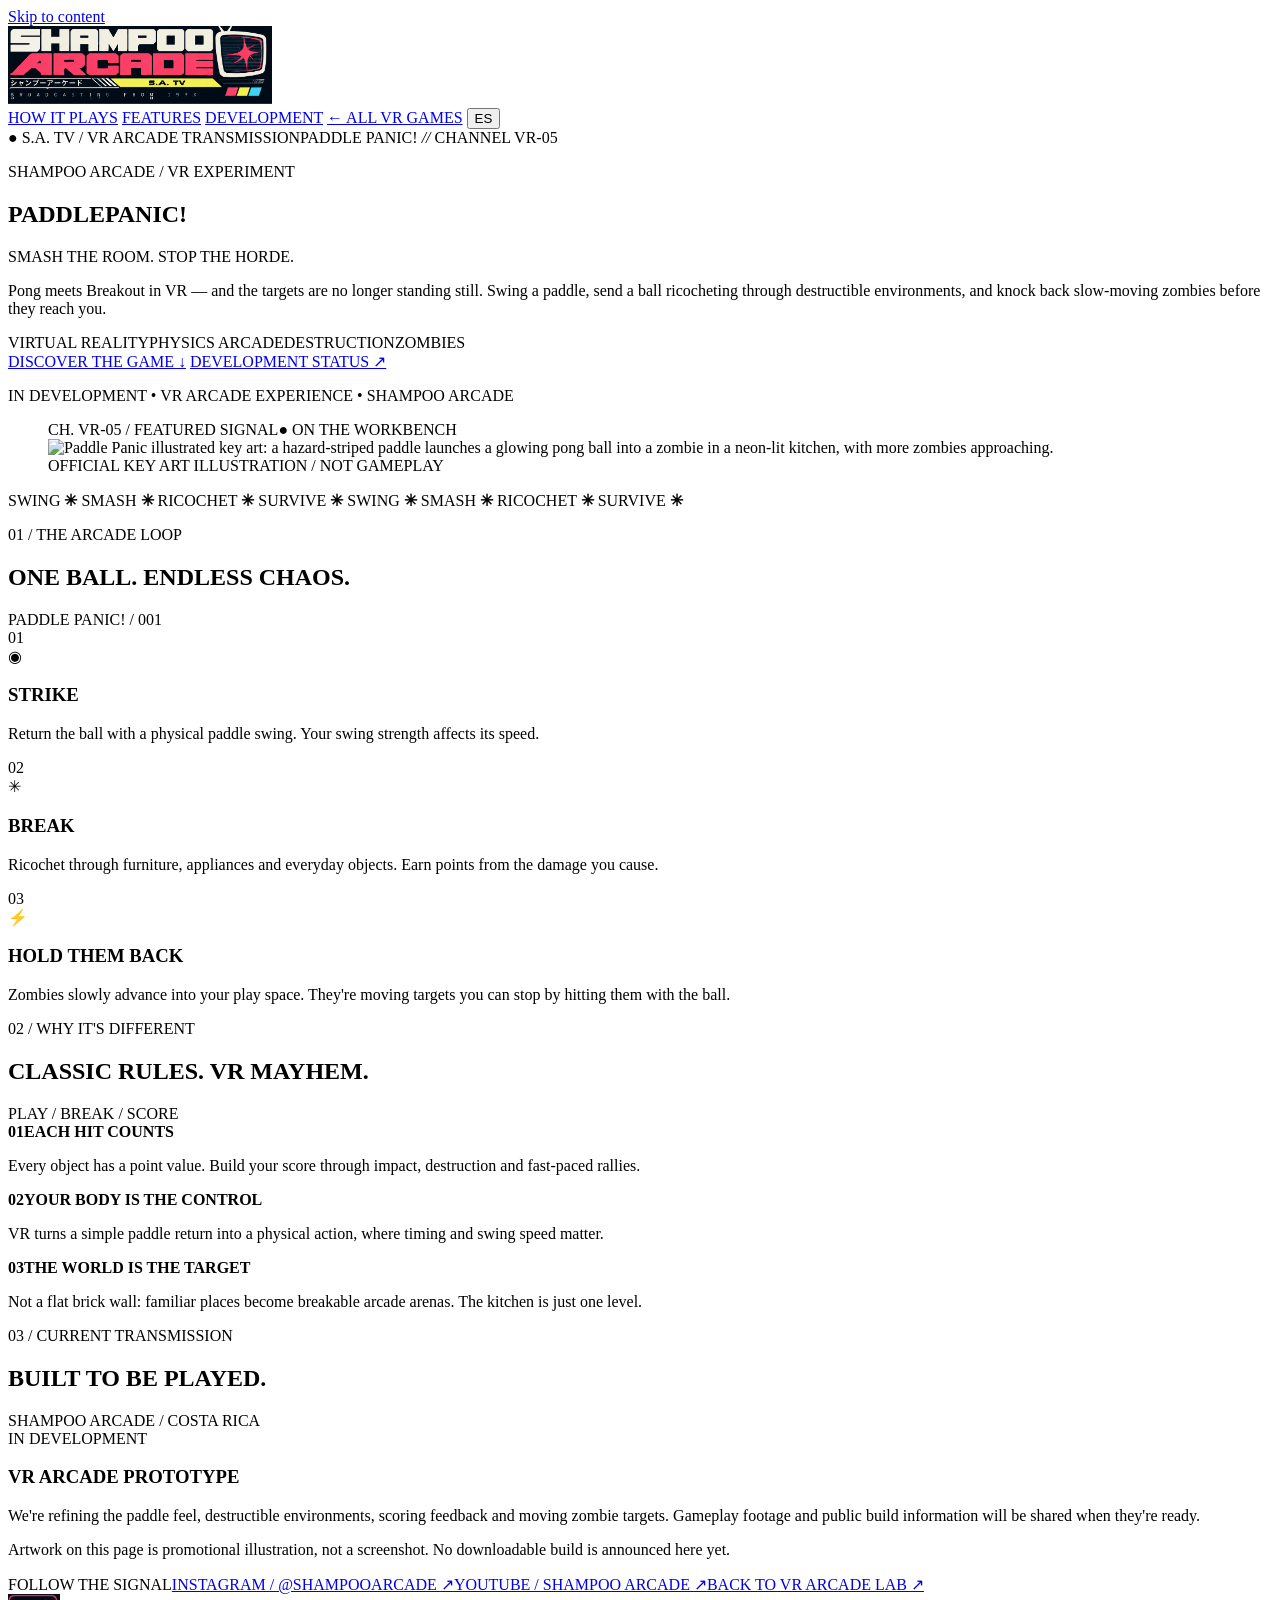
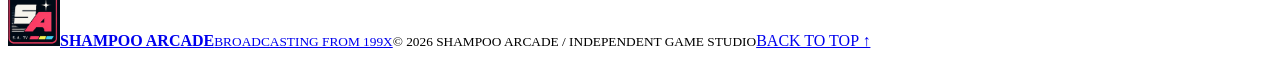
==== paddle-panic/index.html @ 2d83b651 "Create dedicated Paddle Panic VR arcade game page" ====
<!doctype html>
<html lang="en">
<head>
<meta charset="utf-8">
<meta name="viewport" content="width=device-width, initial-scale=1">
<meta name="theme-color" content="#080f21">
<meta name="description" content="Paddle Panic! — a physics-driven VR arcade game by Shampoo Arcade. Return the ball, smash destructible environments, stop approaching zombies and chase high scores.">
<meta property="og:type" content="website">
<meta property="og:title" content="Paddle Panic! | Shampoo Arcade">
<meta property="og:description" content="One ball. Two paddles. A lot of things to break. Face a slow-moving zombie horde in a destructible VR arcade.">
<meta property="og:image" content="https://kendarte.github.io/ShampooArcade/paddle-panic/assets/key-art.webp">
<meta name="twitter:card" content="summary_large_image">
<link rel="icon" href="../assets/favicon.png" type="image/png">
<link rel="stylesheet" href="style.css">
<title>PADDLE PANIC! — VR Destruction Arcade | Shampoo Arcade</title>
</head>
<body>
<a class="skip" href="#content">Skip to content</a>
<header class="site-head">
  <div class="wrap head-inner">
    <a class="brand" href="../index.html" aria-label="Shampoo Arcade home"><img src="../assets/01_LOGO_EXACTO.png" width="264" height="78" alt="Shampoo Arcade — Broadcasting from 199X"></a>
    <nav aria-label="Game navigation">
      <a href="#how-to-play" data-en="HOW IT PLAYS" data-es="CÓMO SE JUEGA">HOW IT PLAYS</a>
      <a href="#features" data-en="FEATURES" data-es="MECÁNICAS">FEATURES</a>
      <a href="#updates" data-en="DEVELOPMENT" data-es="DESARROLLO">DEVELOPMENT</a>
      <a class="back-link" href="../index.html#laboratorio" data-en="← ALL VR GAMES" data-es="← TODOS LOS JUEGOS VR">← ALL VR GAMES</a>
      <button class="lang" type="button" id="lang" aria-label="Switch language" aria-pressed="false">ES</button>
    </nav>
  </div>
</header>
<main id="content">
  <div class="signal-bar"><div class="wrap"><span>● S.A. TV / VR ARCADE TRANSMISSION</span><span class="signal-right">PADDLE PANIC! <i>//</i> CHANNEL VR-05</span></div></div>
  <section class="hero wrap">
    <div class="hero-copy">
      <p class="eyebrow"><span class="indicator"></span> SHAMPOO ARCADE / VR EXPERIMENT</p>
      <h1><span>PADDLE</span><strong>PANIC!</strong></h1>
      <p class="tagline" data-en="SMASH THE ROOM. STOP THE HORDE." data-es="¡ROMPÉ TODO. DETENÉ LA HORDA!">SMASH THE ROOM. STOP THE HORDE.</p>
      <p class="lead" data-en="Pong meets Breakout in VR — and the targets are no longer standing still. Swing a paddle, send a ball ricocheting through destructible environments, and knock back slow-moving zombies before they reach you." data-es="Pong se encuentra con Breakout en VR, pero los objetivos ya no se quedan quietos. Golpeá la bola con tu paddle, destruí escenarios y detené a zombis que avanzan lentamente hacia vos.">Pong meets Breakout in VR — and the targets are no longer standing still. Swing a paddle, send a ball ricocheting through destructible environments, and knock back slow-moving zombies before they reach you.</p>
      <div class="pills" aria-label="Game highlights"><span>VIRTUAL REALITY</span><span>PHYSICS ARCADE</span><span>DESTRUCTION</span><span>ZOMBIES</span></div>
      <div class="actions">
        <a class="button primary" href="#how-to-play" data-en="DISCOVER THE GAME ↓" data-es="DESCUBRÍ EL JUEGO ↓">DISCOVER THE GAME ↓</a>
        <a class="button secondary" href="#updates" data-en="DEVELOPMENT STATUS ↗" data-es="ESTADO DEL PROYECTO ↗">DEVELOPMENT STATUS ↗</a>
      </div>
      <p class="micro">IN DEVELOPMENT <span>•</span> VR ARCADE EXPERIENCE <span>•</span> SHAMPOO ARCADE</p>
    </div>
    <figure class="keyart">
      <div class="keyart-top"><span>CH. VR-05 / FEATURED SIGNAL</span><span class="live">● ON THE WORKBENCH</span></div>
      <img src="assets/key-art.webp" alt="Paddle Panic illustrated key art: a hazard-striped paddle launches a glowing pong ball into a zombie in a neon-lit kitchen, with more zombies approaching." width="1536" height="1024" fetchpriority="high">
      <figcaption>OFFICIAL KEY ART <span>ILLUSTRATION / NOT GAMEPLAY</span></figcaption>
    </figure>
  </section>
  <div class="marquee" aria-hidden="true"><div>SWING <b>✳</b> SMASH <b>✳</b> RICOCHET <b>✳</b> SURVIVE <b>✳</b> SWING <b>✳</b> SMASH <b>✳</b> RICOCHET <b>✳</b> SURVIVE <b>✳</b></div></div>
  <section class="section wrap" id="how-to-play">
    <div class="section-heading"><div><p class="label">01 / THE ARCADE LOOP</p><h2 data-en="ONE BALL. ENDLESS CHAOS." data-es="UNA BOLA. CAOS SIN FIN.">ONE BALL. ENDLESS CHAOS.</h2></div><span class="section-index">PADDLE PANIC! / 001</span></div>
    <div class="loop">
      <article><span class="no">01</span><div class="symbol">◉</div><h3 data-en="STRIKE" data-es="GOLPEÁ">STRIKE</h3><p data-en="Return the ball with a physical paddle swing. Your swing strength affects its speed." data-es="Devolvé la bola con el paddle. La fuerza del golpe influye en su velocidad.">Return the ball with a physical paddle swing. Your swing strength affects its speed.</p></article>
      <article><span class="no">02</span><div class="symbol">✳</div><h3 data-en="BREAK" data-es="DESTRUÍ">BREAK</h3><p data-en="Ricochet through furniture, appliances and everyday objects. Earn points from the damage you cause." data-es="Hacé rebotar la bola contra muebles, electrodomésticos y objetos cotidianos. Sumá puntos con cada impacto.">Ricochet through furniture, appliances and everyday objects. Earn points from the damage you cause.</p></article>
      <article><span class="no">03</span><div class="symbol">⚡</div><h3 data-en="HOLD THEM BACK" data-es="FRENÁ LA HORDA">HOLD THEM BACK</h3><p data-en="Zombies slowly advance into your play space. They're moving targets you can stop by hitting them with the ball." data-es="Los zombis se acercan lentamente. Son blancos móviles que podés detener golpeándolos con la bola.">Zombies slowly advance into your play space. They're moving targets you can stop by hitting them with the ball.</p></article>
    </div>
  </section>
  <section class="section feature-section" id="features"><div class="wrap">
    <div class="section-heading"><div><p class="label">02 / WHY IT'S DIFFERENT</p><h2 data-en="CLASSIC RULES. VR MAYHEM." data-es="REGLAS CLÁSICAS. CAOS VR.">CLASSIC RULES. VR MAYHEM.</h2></div><span class="section-index">PLAY / BREAK / SCORE</span></div>
    <div class="feature-grid">
      <div class="feature-number"><b>01</b><strong data-en="EACH HIT COUNTS" data-es="CADA GOLPE CUENTA">EACH HIT COUNTS</strong><p data-en="Every object has a point value. Build your score through impact, destruction and fast-paced rallies." data-es="Cada objeto tiene su puntuación. Acumulá puntos con golpes, destrucción y rallies cada vez más intensos.">Every object has a point value. Build your score through impact, destruction and fast-paced rallies.</p></div>
      <div class="feature-number"><b>02</b><strong data-en="YOUR BODY IS THE CONTROL" data-es="TU CUERPO ES EL CONTROL">YOUR BODY IS THE CONTROL</strong><p data-en="VR turns a simple paddle return into a physical action, where timing and swing speed matter." data-es="En VR, devolver la bola se convierte en una acción física: el momento y la velocidad del golpe importan.">VR turns a simple paddle return into a physical action, where timing and swing speed matter.</p></div>
      <div class="feature-number"><b>03</b><strong data-en="THE WORLD IS THE TARGET" data-es="EL MUNDO ES EL BLANCO">THE WORLD IS THE TARGET</strong><p data-en="Not a flat brick wall: familiar places become breakable arcade arenas. The kitchen is just one level." data-es="Nada de filas de ladrillos: espacios familiares se convierten en arenas arcade destructibles. La cocina es solo un nivel.">Not a flat brick wall: familiar places become breakable arcade arenas. The kitchen is just one level.</p></div>
    </div>
  </div></section>
  <section class="section wrap" id="updates">
    <div class="section-heading"><div><p class="label">03 / CURRENT TRANSMISSION</p><h2 data-en="BUILT TO BE PLAYED." data-es="HECHO PARA JUGARSE.">BUILT TO BE PLAYED.</h2></div><span class="section-index">SHAMPOO ARCADE / COSTA RICA</span></div>
    <div class="updates">
      <div><span class="state"><i></i> IN DEVELOPMENT</span><h3 data-en="VR ARCADE PROTOTYPE" data-es="PROTOTIPO ARCADE VR">VR ARCADE PROTOTYPE</h3><p data-en="We're refining the paddle feel, destructible environments, scoring feedback and moving zombie targets. Gameplay footage and public build information will be shared when they're ready." data-es="Estamos afinando el golpe del paddle, los escenarios destructibles, la puntuación y los zombis móviles. Compartiremos gameplay e información de pruebas públicas cuando estén listos.">We're refining the paddle feel, destructible environments, scoring feedback and moving zombie targets. Gameplay footage and public build information will be shared when they're ready.</p><p class="note" data-en="Artwork on this page is promotional illustration, not a screenshot. No downloadable build is announced here yet." data-es="El arte de esta página es ilustración promocional, no una captura del juego. Todavía no se anuncia una descarga pública.">Artwork on this page is promotional illustration, not a screenshot. No downloadable build is announced here yet.</p></div>
      <aside><span class="label">FOLLOW THE SIGNAL</span><a href="https://www.instagram.com/shampooarcade/" target="_blank" rel="noopener noreferrer">INSTAGRAM / @SHAMPOOARCADE <span>↗</span></a><a href="https://www.youtube.com/@ShampooArcade" target="_blank" rel="noopener noreferrer">YOUTUBE / SHAMPOO ARCADE <span>↗</span></a><a href="../index.html#laboratorio">BACK TO VR ARCADE LAB <span>↗</span></a></aside>
    </div>
  </section>
</main>
<footer><div class="wrap foot"><a href="../index.html"><img src="../assets/02_AVATAR_EXACTO.png" width="52" height="52" alt=""><span><strong>SHAMPOO ARCADE</strong><small>BROADCASTING FROM 199X</small></span></a><small>© 2026 SHAMPOO ARCADE / INDEPENDENT GAME STUDIO</small><a href="#content">BACK TO TOP ↑</a></div></footer>
<script>
(function(){
 const button=document.getElementById('lang');
 const targets=[...document.querySelectorAll('[data-en][data-es]')];
 const saved=localStorage.getItem('sa-lang');
 let lang=saved==='es'?'es':'en';
 function apply(){document.documentElement.lang=lang;targets.forEach(el=>el.textContent=el.dataset[lang]);button.textContent=lang==='en'?'ES':'EN';button.setAttribute('aria-pressed',String(lang==='es'));}
 button.addEventListener('click',()=>{lang=lang==='en'?'es':'en';localStorage.setItem('sa-lang',lang);apply()});
 apply();
})();
</script>
</body>
</html>
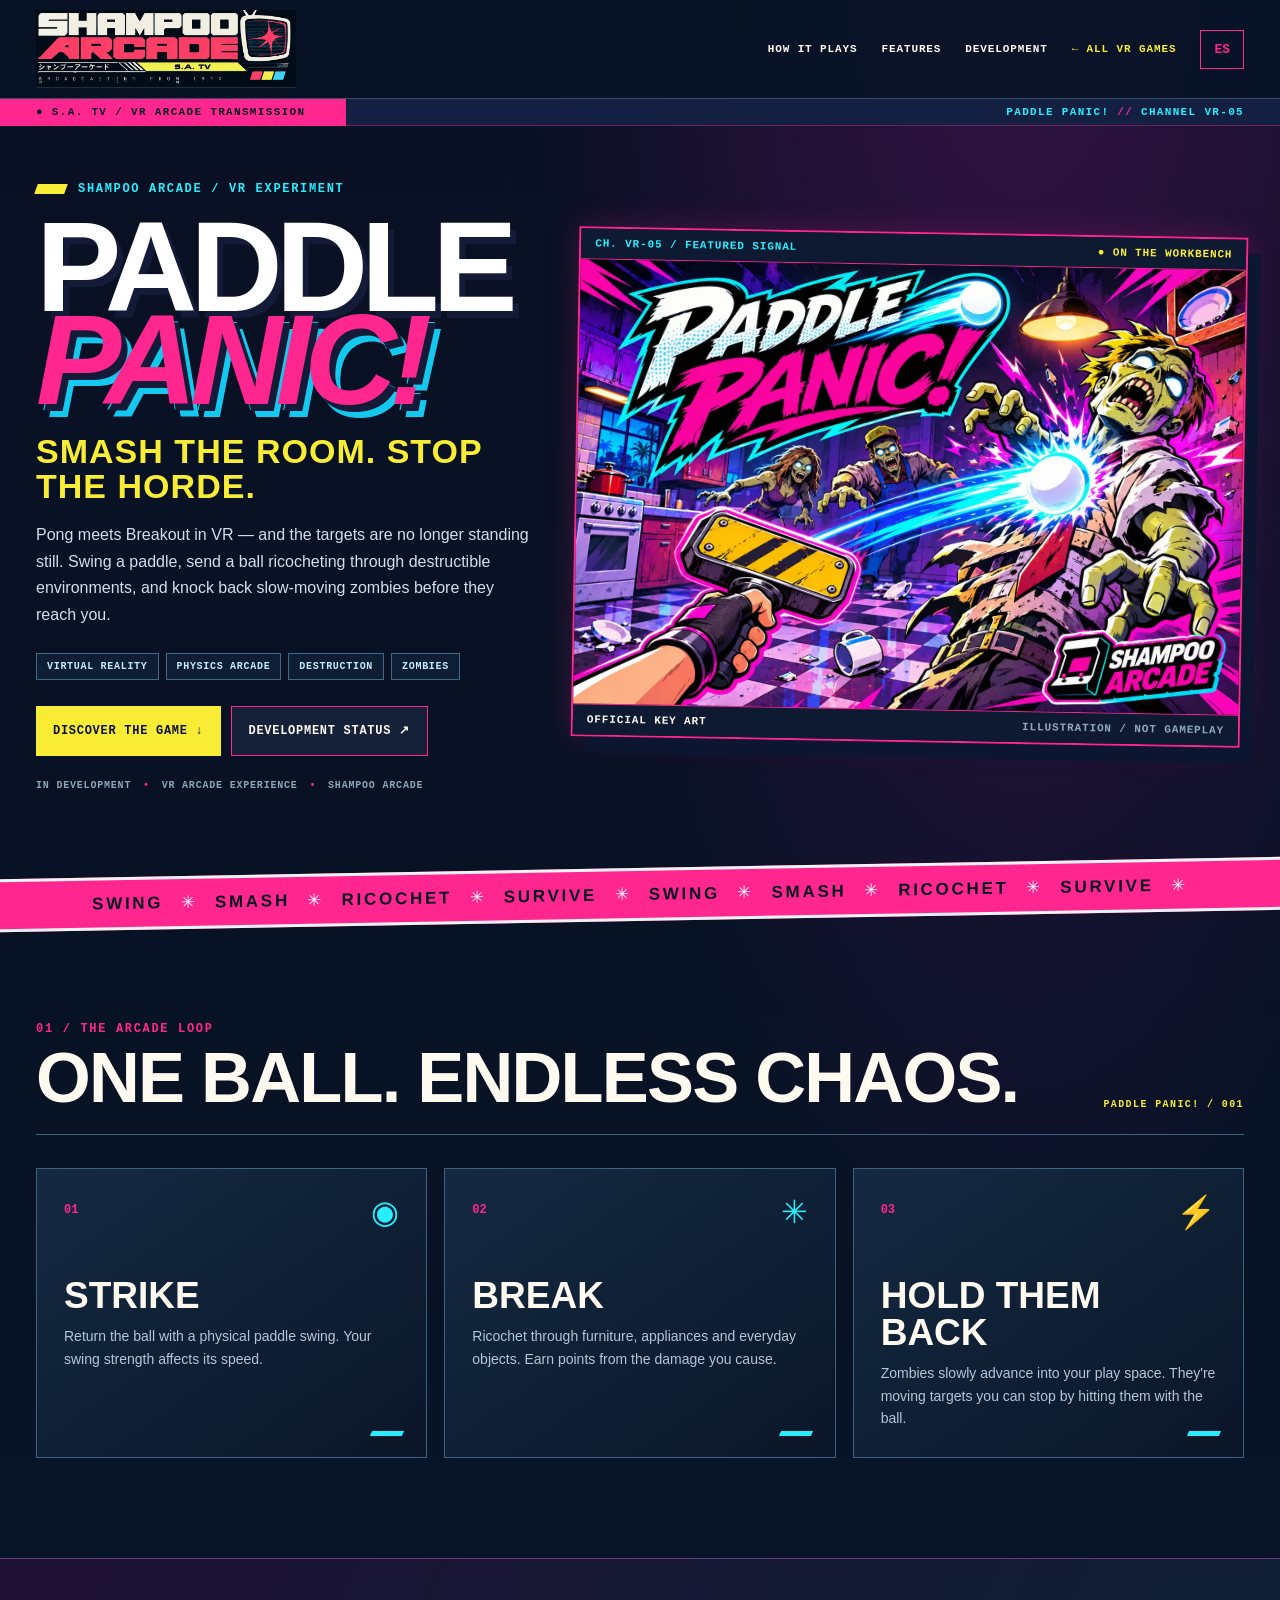
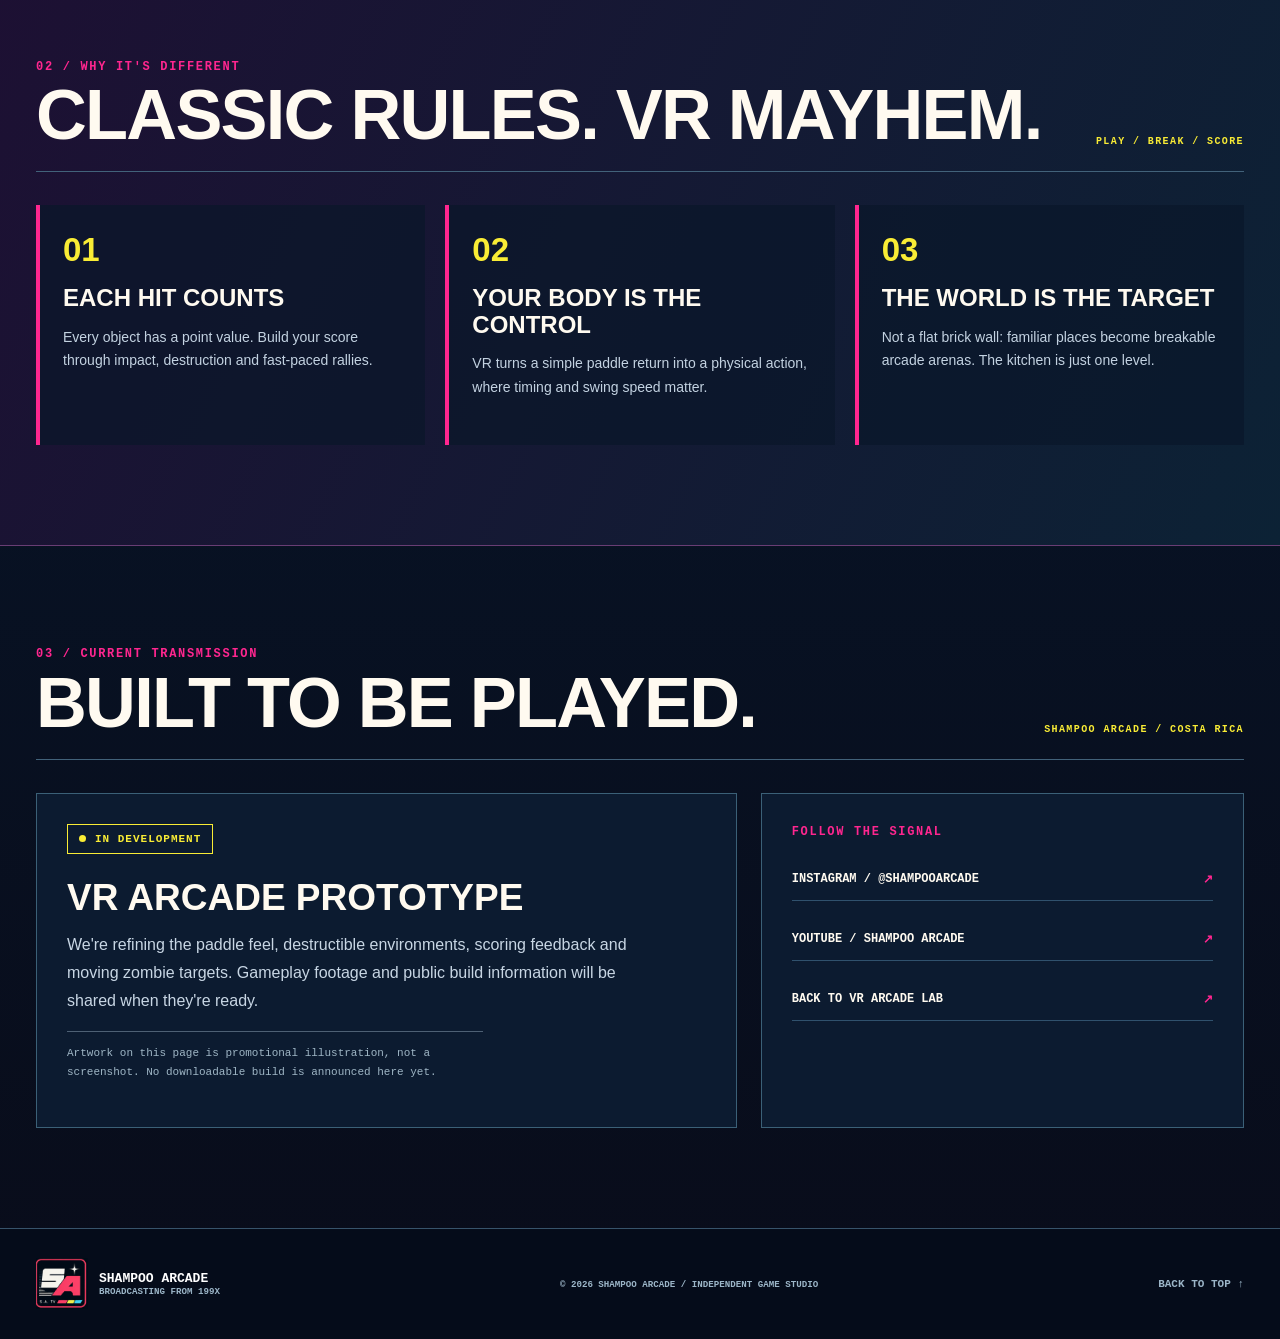
==== commit 989ca21a: "Use optimized official Paddle Panic key art" ====
--- a/paddle-panic/index.html
+++ b/paddle-panic/index.html
@@ -8,7 +8,7 @@
 <meta property="og:type" content="website">
 <meta property="og:title" content="Paddle Panic! | Shampoo Arcade">
 <meta property="og:description" content="One ball. Two paddles. A lot of things to break. Face a slow-moving zombie horde in a destructible VR arcade.">
-<meta property="og:image" content="https://kendarte.github.io/ShampooArcade/paddle-panic/assets/key-art.webp">
+<meta property="og:image" content="https://kendarte.github.io/ShampooArcade/paddle-panic/assets/key-art.avif">
 <meta name="twitter:card" content="summary_large_image">
 <link rel="icon" href="../assets/favicon.png" type="image/png">
 <link rel="stylesheet" href="style.css">
@@ -45,7 +45,7 @@
     </div>
     <figure class="keyart">
       <div class="keyart-top"><span>CH. VR-05 / FEATURED SIGNAL</span><span class="live">● ON THE WORKBENCH</span></div>
-      <img src="assets/key-art.webp" alt="Paddle Panic illustrated key art: a hazard-striped paddle launches a glowing pong ball into a zombie in a neon-lit kitchen, with more zombies approaching." width="1536" height="1024" fetchpriority="high">
+      <img src="assets/key-art.avif" alt="Paddle Panic illustrated key art: a hazard-striped paddle launches a glowing pong ball into a zombie in a neon-lit kitchen, with more zombies approaching." width="1536" height="1024" fetchpriority="high">
       <figcaption>OFFICIAL KEY ART <span>ILLUSTRATION / NOT GAMEPLAY</span></figcaption>
     </figure>
   </section>
--- a/paddle-panic/style.css
+++ b/paddle-panic/style.css
@@ -0,0 +1,16 @@
+:root{--ink:#080e1e;--ink2:#101c32;--panel:#101d35;--line:#355070;--hot:#ff268f;--cyan:#29edff;--yellow:#f9ec35;--paper:#fffaf0;--mute:#b6c6d7;--mono:Consolas,'Courier New',monospace;--display:Impact,'Arial Narrow','Arial Black',sans-serif}
+*{box-sizing:border-box}html{scroll-behavior:smooth}body{margin:0;color:var(--paper);font:16px/1.55 Arial,Helvetica,sans-serif;background:radial-gradient(ellipse at 80% -10%,#391248 0,transparent 35%),linear-gradient(#0a1023,#071427 60%,#090c1a);overflow-x:hidden}a{color:inherit;text-decoration:none}button{font:inherit}img{max-width:100%;display:block}::selection{background:var(--hot);color:white}
+a:focus-visible,button:focus-visible{outline:3px solid var(--yellow);outline-offset:3px}.skip{position:absolute;top:-100px;left:10px;z-index:100;padding:10px;background:var(--yellow);color:var(--ink)}.skip:focus{top:10px}.wrap{max-width:1280px;width:calc(100% - 72px);margin:auto}
+.site-head{background:#071326e8;border-bottom:1px solid #334f68;position:relative;z-index:4}.head-inner{min-height:98px;display:flex;align-items:center;justify-content:space-between;gap:28px}.brand img{width:260px;height:auto;max-height:82px;object-fit:contain}.head-inner nav{display:flex;align-items:center;gap:24px;font:800 11px/1.3 var(--mono);letter-spacing:.08em}.head-inner nav>a:hover{color:var(--cyan)}.back-link{color:var(--yellow)}.lang{color:var(--hot);border:1px solid var(--hot);background:transparent;padding:11px 13px;cursor:pointer;font:800 13px var(--mono)}
+.signal-bar{border-bottom:1px solid #ff268f60;background:linear-gradient(90deg,#ff268f 0 27%,#142041 27%);font:800 11px var(--mono);letter-spacing:.12em}.signal-bar .wrap{padding:7px 0;display:flex;align-items:center;justify-content:space-between}.signal-bar .wrap span:first-child{color:#091323}.signal-right{color:var(--cyan)}.signal-right i{color:var(--hot);font-style:normal}
+.hero{min-height:680px;display:grid;grid-template-columns:minmax(0,.85fr) minmax(0,1.15fr);align-items:center;gap:44px;padding-top:55px;padding-bottom:75px}.hero-copy{min-width:0}.eyebrow,.label,.micro,.section-index{font:800 12px/1.4 var(--mono);letter-spacing:.14em;color:var(--cyan)}.eyebrow{display:flex;align-items:center;gap:12px;margin:0 0 22px}.indicator{display:block;height:10px;width:30px;transform:skew(-20deg);background:var(--yellow)}.hero h1{font:900 clamp(76px,10vw,153px)/.73 var(--display);letter-spacing:-.055em;text-transform:uppercase;margin:0 0 27px;text-shadow:6px 7px 0 #141b39}.hero h1 span,.hero h1 strong{display:block}.hero h1 span{color:white}.hero h1 strong{color:var(--hot);font-style:italic;filter:drop-shadow(5px 6px 0 #14c8ef)}.tagline{color:var(--yellow);font:900 clamp(22px,3vw,34px)/1.05 var(--display);letter-spacing:.03em;text-transform:uppercase;margin:0 0 17px}.lead{color:#d3deea;font-size:clamp(15px,1.25vw,18px);line-height:1.67;max-width:56ch;margin:0}.pills{display:flex;flex-wrap:wrap;gap:7px;margin:24px 0 26px}.pills span{padding:7px 10px;border:1px solid #426883;background:#0e1e34;color:#c5edfa;font:800 10px var(--mono);letter-spacing:.07em}.actions{display:flex;flex-wrap:wrap;gap:10px}.button{display:inline-flex;align-items:center;justify-content:center;min-height:50px;padding:13px 17px;font:800 12px var(--mono);letter-spacing:.06em;transition:transform .18s ease,background .18s ease}.button:hover{transform:translateY(-3px)}.button.primary{background:var(--yellow);color:#0b1227}.button.secondary{background:#142139;border:1px solid var(--hot)}.micro{font-size:10px;letter-spacing:.08em;color:#8ea5ba;margin:23px 0 0}.micro span{color:var(--hot);padding:0 5px}
+.keyart{min-width:0;margin:0;background:#060e1c;transform:rotate(1deg);border:2px solid var(--hot);box-shadow:13px 16px 0 #0d1630,0 0 32px #ff269033}.keyart-top,.keyart figcaption{display:flex;align-items:center;justify-content:space-between;gap:8px;background:#0d1a32;padding:9px 14px;font:700 11px var(--mono);letter-spacing:.08em}.keyart-top{color:var(--cyan);border-bottom:1px solid var(--hot)}.keyart-top .live{color:var(--yellow)}.keyart img{aspect-ratio:3/2;width:100%;height:auto;object-fit:cover;background:repeating-linear-gradient(125deg,#30143a 0 25px,#101e35 25px 50px)}.keyart figcaption{color:var(--paper);border-top:1px solid var(--hot)}.keyart figcaption span{color:#92a8bd}
+.marquee{background:var(--hot);color:#091222;overflow:hidden;white-space:nowrap;border-block:3px solid #f3f3f3;transform:skewY(-1deg);font:900 17px var(--display);letter-spacing:.16em}.marquee div{padding:13px 0;word-spacing:10px;text-align:center}.marquee b{color:white;font-weight:normal}
+.section{padding-top:100px;padding-bottom:100px}.section-heading{display:flex;align-items:end;justify-content:space-between;gap:25px;border-bottom:1px solid #42627a;padding-bottom:22px;margin-bottom:33px}.section-heading h2{font:900 clamp(39px,5.5vw,72px)/.95 var(--display);margin:7px 0 0;text-transform:uppercase;letter-spacing:-.025em}.label{margin:0;color:var(--hot)}.section-index{color:var(--yellow);font-size:10px;white-space:nowrap}
+.loop{display:grid;grid-template-columns:repeat(3,minmax(0,1fr));gap:17px}.loop article{min-height:272px;padding:27px;border:1px solid #41627e;background:linear-gradient(145deg,#142a42,#0b1628);position:relative;transition:transform .2s,border-color .2s}.loop article:hover{transform:translateY(-4px);border-color:var(--hot)}.loop .no{font:800 12px var(--mono);color:var(--hot)}.loop .symbol{float:right;font-size:32px;color:var(--cyan);line-height:1}.loop h3{font:900 clamp(27px,3vw,37px)/1 var(--display);margin:57px 0 11px}.loop p{margin:0;color:var(--mute);font-size:14px;line-height:1.6}.loop article:after{content:'';display:block;position:absolute;bottom:21px;right:23px;width:32px;height:5px;transform:skew(-24deg);background:var(--cyan)}
+.feature-section{background:linear-gradient(115deg,#1d1033,#0c2235);border-block:1px solid #693d74}.feature-grid{display:grid;grid-template-columns:repeat(3,1fr);gap:20px}.feature-number{border-left:4px solid var(--hot);background:#09172aaf;padding:26px 23px;min-height:240px}.feature-number b{display:block;color:var(--yellow);font:900 33px var(--display)}.feature-number strong{font:900 24px/1.1 var(--display);display:block;margin:16px 0 14px}.feature-number p{font-size:14px;line-height:1.7;margin:0;color:#c3d2e1}
+.updates{display:grid;grid-template-columns:1.45fr 1fr;gap:24px}.updates>div,.updates aside{padding:30px;background:#0c1b30;border:1px solid #3b6077}.updates h3{font:900 37px var(--display);margin:23px 0 12px}.updates p{color:#c8d6e4;max-width:63ch;margin:0 0 16px;line-height:1.75}.updates .note{border-top:1px solid #4e6074;padding-top:12px;font:11px/1.7 var(--mono);color:#9fb6c5}.state{display:inline-flex;align-items:center;gap:9px;border:1px solid var(--yellow);padding:8px 11px;color:var(--yellow);font:800 11px var(--mono);letter-spacing:.09em}.state i{width:7px;height:7px;background:var(--yellow);display:inline-block;border-radius:50%}.updates aside{display:flex;flex-direction:column;gap:18px}.updates aside>a{display:flex;justify-content:space-between;align-items:center;padding:13px 0;border-bottom:1px solid #30516d;font:800 12px var(--mono)}.updates aside>a:hover{color:var(--cyan)}.updates aside>a span{color:var(--hot)}
+footer{border-top:1px solid #37536b;background:#050c1a}.foot{padding:29px 0;display:flex;justify-content:space-between;align-items:center;gap:20px;font:700 11px var(--mono);color:#9cb6c8}.foot>a:first-child{display:flex;align-items:center;gap:11px}.foot a img{width:52px;height:52px;object-fit:cover}.foot strong,.foot small{display:block}.foot strong{color:white;font-size:13px}.foot a:hover{color:var(--cyan)}
+@media(max-width:1080px){.head-inner nav{gap:12px}.hero{grid-template-columns:1fr;gap:37px}.hero h1{font-size:clamp(85px,15vw,140px)}.keyart{max-width:850px;margin:auto}.loop,.feature-grid{grid-template-columns:repeat(3,1fr)}.signal-bar{background:#142041}.signal-bar .wrap span:first-child{color:var(--hot)}} 
+@media(max-width:700px){.wrap{width:calc(100% - 34px)}.head-inner{min-height:77px;align-items:flex-start;padding-top:11px;padding-bottom:12px;flex-direction:column;gap:10px}.brand img{width:195px}.head-inner nav{width:100%;flex-wrap:wrap;gap:11px;font-size:9px}.head-inner nav a{padding:3px 0}.lang{padding:6px 10px;margin-left:auto}.signal-right{display:none}.hero{padding-top:44px;padding-bottom:62px;min-height:0}.hero h1{font-size:clamp(63px,17vw,104px)}.hero .lead{font-size:15px}.keyart{transform:none;box-shadow:7px 8px 0 #121c31}.keyart-top,.keyart figcaption{font-size:9px}.keyart-top .live{display:none}.section{padding-top:70px;padding-bottom:70px}.section-heading{display:block}.section-heading h2{font-size:clamp(37px,11vw,58px)}.section-index{display:block;margin-top:10px}.loop,.feature-grid,.updates{grid-template-columns:1fr}.loop article{min-height:225px}.loop h3{margin-top:34px}.feature-number{min-height:190px}.marquee{font-size:14px}.updates>div,.updates aside{padding:22px}.foot{flex-wrap:wrap;font-size:10px}}
+@media(prefers-reduced-motion:reduce){*,*:before,*:after{scroll-behavior:auto!important;transition:none!important;animation:none!important}}
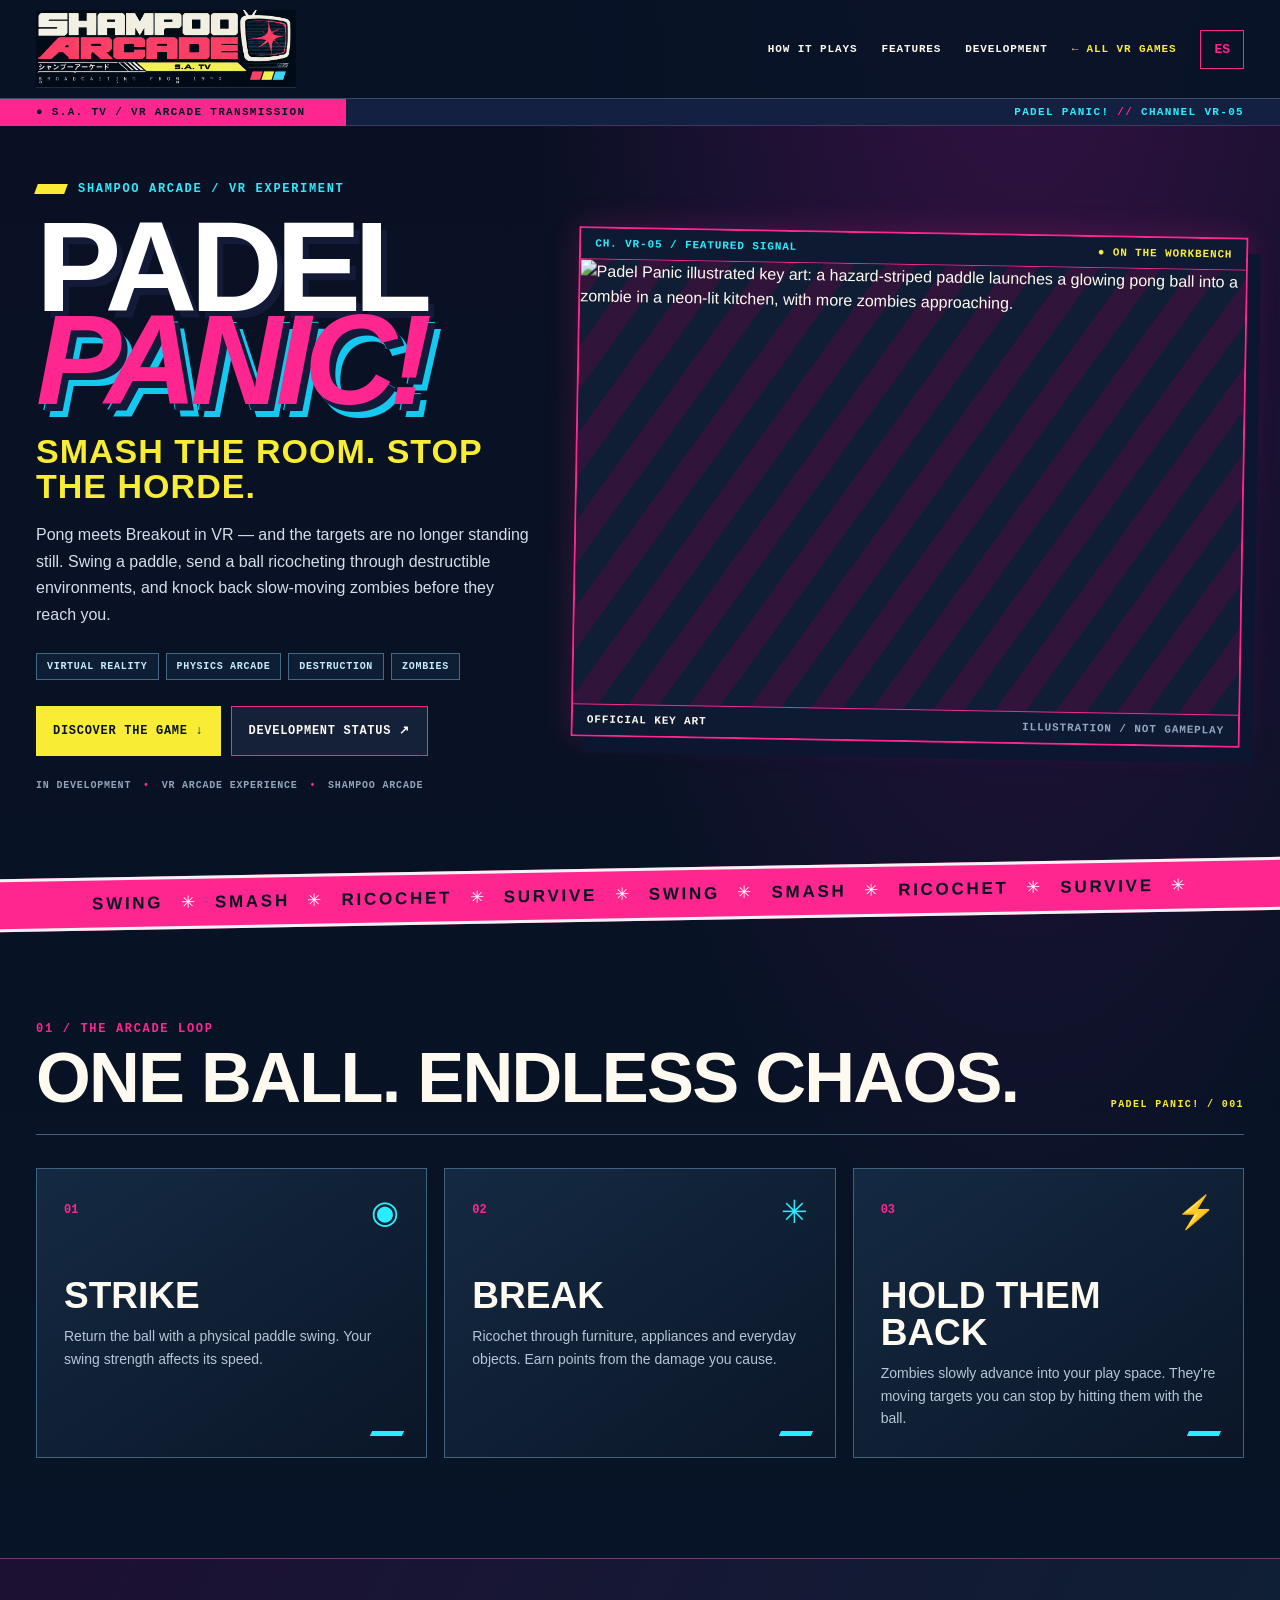
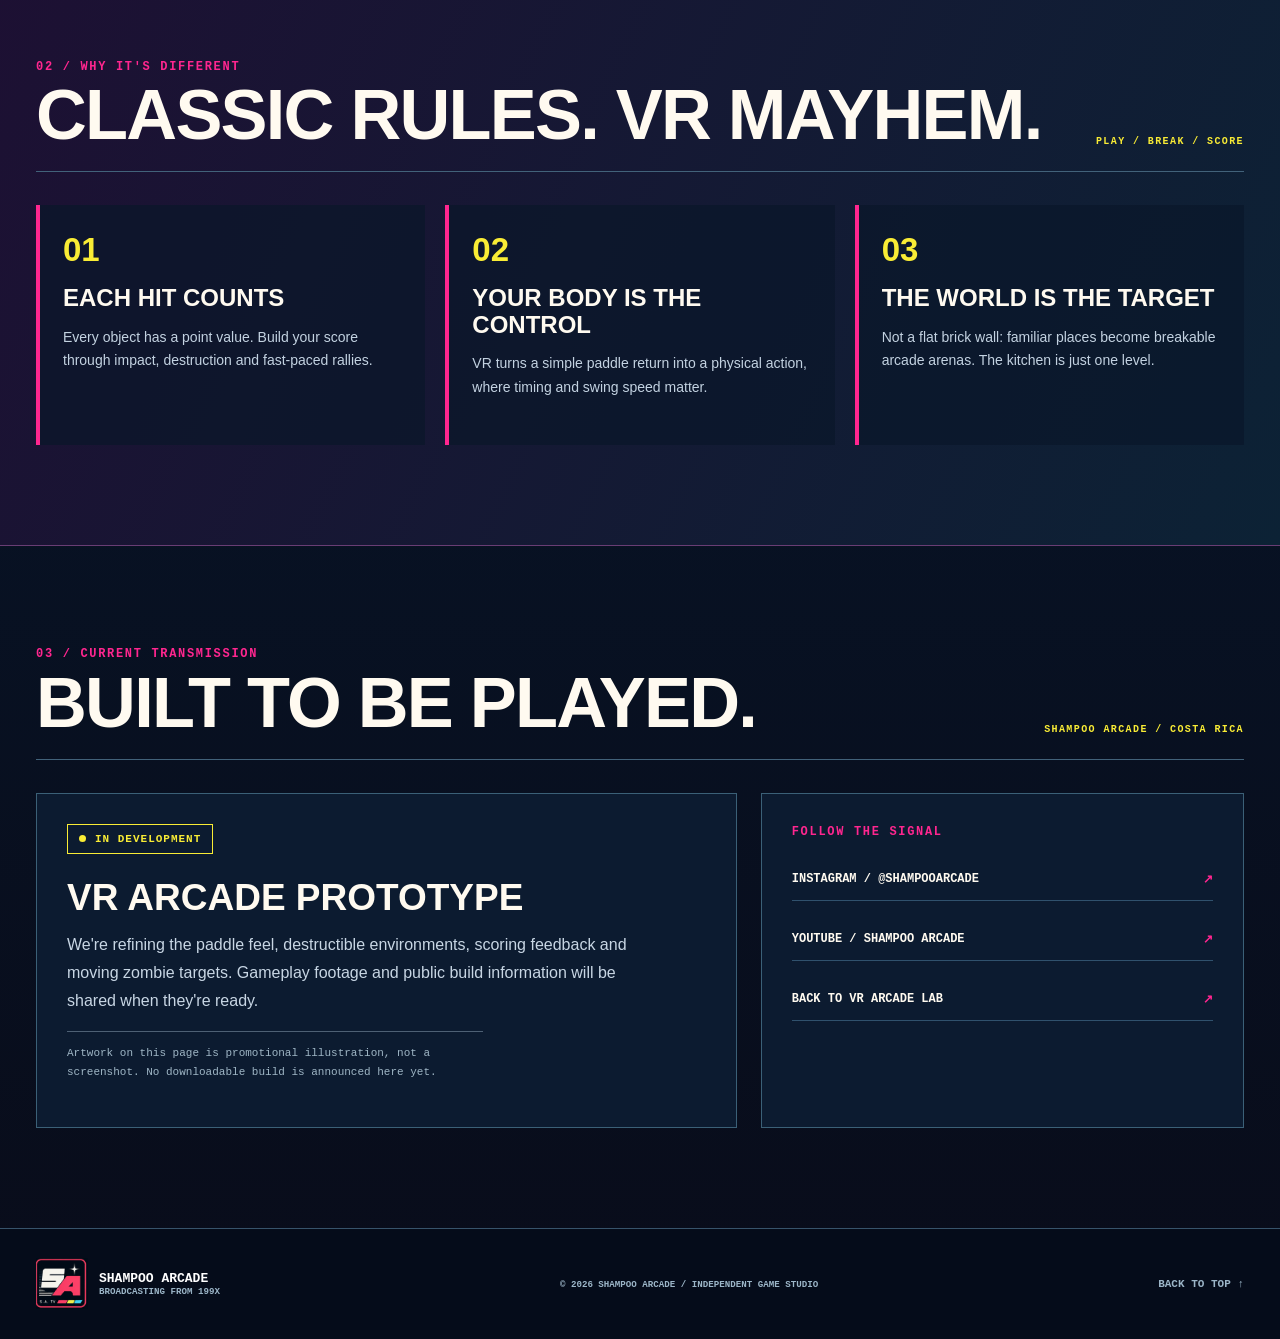
==== commit 7453aa8f: "Redirect old Paddle Panic route to Padel Panic" ====
--- a/paddle-panic/index.html
+++ b/paddle-panic/index.html
@@ -1,90 +1,3 @@
 <!doctype html>
-<html lang="en">
-<head>
-<meta charset="utf-8">
-<meta name="viewport" content="width=device-width, initial-scale=1">
-<meta name="theme-color" content="#080f21">
-<meta name="description" content="Paddle Panic! — a physics-driven VR arcade game by Shampoo Arcade. Return the ball, smash destructible environments, stop approaching zombies and chase high scores.">
-<meta property="og:type" content="website">
-<meta property="og:title" content="Paddle Panic! | Shampoo Arcade">
-<meta property="og:description" content="One ball. Two paddles. A lot of things to break. Face a slow-moving zombie horde in a destructible VR arcade.">
-<meta property="og:image" content="https://kendarte.github.io/ShampooArcade/paddle-panic/assets/key-art.avif">
-<meta name="twitter:card" content="summary_large_image">
-<link rel="icon" href="../assets/favicon.png" type="image/png">
-<link rel="stylesheet" href="style.css">
-<title>PADDLE PANIC! — VR Destruction Arcade | Shampoo Arcade</title>
-</head>
-<body>
-<a class="skip" href="#content">Skip to content</a>
-<header class="site-head">
-  <div class="wrap head-inner">
-    <a class="brand" href="../index.html" aria-label="Shampoo Arcade home"><img src="../assets/01_LOGO_EXACTO.png" width="264" height="78" alt="Shampoo Arcade — Broadcasting from 199X"></a>
-    <nav aria-label="Game navigation">
-      <a href="#how-to-play" data-en="HOW IT PLAYS" data-es="CÓMO SE JUEGA">HOW IT PLAYS</a>
-      <a href="#features" data-en="FEATURES" data-es="MECÁNICAS">FEATURES</a>
-      <a href="#updates" data-en="DEVELOPMENT" data-es="DESARROLLO">DEVELOPMENT</a>
-      <a class="back-link" href="../index.html#laboratorio" data-en="← ALL VR GAMES" data-es="← TODOS LOS JUEGOS VR">← ALL VR GAMES</a>
-      <button class="lang" type="button" id="lang" aria-label="Switch language" aria-pressed="false">ES</button>
-    </nav>
-  </div>
-</header>
-<main id="content">
-  <div class="signal-bar"><div class="wrap"><span>● S.A. TV / VR ARCADE TRANSMISSION</span><span class="signal-right">PADDLE PANIC! <i>//</i> CHANNEL VR-05</span></div></div>
-  <section class="hero wrap">
-    <div class="hero-copy">
-      <p class="eyebrow"><span class="indicator"></span> SHAMPOO ARCADE / VR EXPERIMENT</p>
-      <h1><span>PADDLE</span><strong>PANIC!</strong></h1>
-      <p class="tagline" data-en="SMASH THE ROOM. STOP THE HORDE." data-es="¡ROMPÉ TODO. DETENÉ LA HORDA!">SMASH THE ROOM. STOP THE HORDE.</p>
-      <p class="lead" data-en="Pong meets Breakout in VR — and the targets are no longer standing still. Swing a paddle, send a ball ricocheting through destructible environments, and knock back slow-moving zombies before they reach you." data-es="Pong se encuentra con Breakout en VR, pero los objetivos ya no se quedan quietos. Golpeá la bola con tu paddle, destruí escenarios y detené a zombis que avanzan lentamente hacia vos.">Pong meets Breakout in VR — and the targets are no longer standing still. Swing a paddle, send a ball ricocheting through destructible environments, and knock back slow-moving zombies before they reach you.</p>
-      <div class="pills" aria-label="Game highlights"><span>VIRTUAL REALITY</span><span>PHYSICS ARCADE</span><span>DESTRUCTION</span><span>ZOMBIES</span></div>
-      <div class="actions">
-        <a class="button primary" href="#how-to-play" data-en="DISCOVER THE GAME ↓" data-es="DESCUBRÍ EL JUEGO ↓">DISCOVER THE GAME ↓</a>
-        <a class="button secondary" href="#updates" data-en="DEVELOPMENT STATUS ↗" data-es="ESTADO DEL PROYECTO ↗">DEVELOPMENT STATUS ↗</a>
-      </div>
-      <p class="micro">IN DEVELOPMENT <span>•</span> VR ARCADE EXPERIENCE <span>•</span> SHAMPOO ARCADE</p>
-    </div>
-    <figure class="keyart">
-      <div class="keyart-top"><span>CH. VR-05 / FEATURED SIGNAL</span><span class="live">● ON THE WORKBENCH</span></div>
-      <img src="assets/key-art.avif" alt="Paddle Panic illustrated key art: a hazard-striped paddle launches a glowing pong ball into a zombie in a neon-lit kitchen, with more zombies approaching." width="1536" height="1024" fetchpriority="high">
-      <figcaption>OFFICIAL KEY ART <span>ILLUSTRATION / NOT GAMEPLAY</span></figcaption>
-    </figure>
-  </section>
-  <div class="marquee" aria-hidden="true"><div>SWING <b>✳</b> SMASH <b>✳</b> RICOCHET <b>✳</b> SURVIVE <b>✳</b> SWING <b>✳</b> SMASH <b>✳</b> RICOCHET <b>✳</b> SURVIVE <b>✳</b></div></div>
-  <section class="section wrap" id="how-to-play">
-    <div class="section-heading"><div><p class="label">01 / THE ARCADE LOOP</p><h2 data-en="ONE BALL. ENDLESS CHAOS." data-es="UNA BOLA. CAOS SIN FIN.">ONE BALL. ENDLESS CHAOS.</h2></div><span class="section-index">PADDLE PANIC! / 001</span></div>
-    <div class="loop">
-      <article><span class="no">01</span><div class="symbol">◉</div><h3 data-en="STRIKE" data-es="GOLPEÁ">STRIKE</h3><p data-en="Return the ball with a physical paddle swing. Your swing strength affects its speed." data-es="Devolvé la bola con el paddle. La fuerza del golpe influye en su velocidad.">Return the ball with a physical paddle swing. Your swing strength affects its speed.</p></article>
-      <article><span class="no">02</span><div class="symbol">✳</div><h3 data-en="BREAK" data-es="DESTRUÍ">BREAK</h3><p data-en="Ricochet through furniture, appliances and everyday objects. Earn points from the damage you cause." data-es="Hacé rebotar la bola contra muebles, electrodomésticos y objetos cotidianos. Sumá puntos con cada impacto.">Ricochet through furniture, appliances and everyday objects. Earn points from the damage you cause.</p></article>
-      <article><span class="no">03</span><div class="symbol">⚡</div><h3 data-en="HOLD THEM BACK" data-es="FRENÁ LA HORDA">HOLD THEM BACK</h3><p data-en="Zombies slowly advance into your play space. They're moving targets you can stop by hitting them with the ball." data-es="Los zombis se acercan lentamente. Son blancos móviles que podés detener golpeándolos con la bola.">Zombies slowly advance into your play space. They're moving targets you can stop by hitting them with the ball.</p></article>
-    </div>
-  </section>
-  <section class="section feature-section" id="features"><div class="wrap">
-    <div class="section-heading"><div><p class="label">02 / WHY IT'S DIFFERENT</p><h2 data-en="CLASSIC RULES. VR MAYHEM." data-es="REGLAS CLÁSICAS. CAOS VR.">CLASSIC RULES. VR MAYHEM.</h2></div><span class="section-index">PLAY / BREAK / SCORE</span></div>
-    <div class="feature-grid">
-      <div class="feature-number"><b>01</b><strong data-en="EACH HIT COUNTS" data-es="CADA GOLPE CUENTA">EACH HIT COUNTS</strong><p data-en="Every object has a point value. Build your score through impact, destruction and fast-paced rallies." data-es="Cada objeto tiene su puntuación. Acumulá puntos con golpes, destrucción y rallies cada vez más intensos.">Every object has a point value. Build your score through impact, destruction and fast-paced rallies.</p></div>
-      <div class="feature-number"><b>02</b><strong data-en="YOUR BODY IS THE CONTROL" data-es="TU CUERPO ES EL CONTROL">YOUR BODY IS THE CONTROL</strong><p data-en="VR turns a simple paddle return into a physical action, where timing and swing speed matter." data-es="En VR, devolver la bola se convierte en una acción física: el momento y la velocidad del golpe importan.">VR turns a simple paddle return into a physical action, where timing and swing speed matter.</p></div>
-      <div class="feature-number"><b>03</b><strong data-en="THE WORLD IS THE TARGET" data-es="EL MUNDO ES EL BLANCO">THE WORLD IS THE TARGET</strong><p data-en="Not a flat brick wall: familiar places become breakable arcade arenas. The kitchen is just one level." data-es="Nada de filas de ladrillos: espacios familiares se convierten en arenas arcade destructibles. La cocina es solo un nivel.">Not a flat brick wall: familiar places become breakable arcade arenas. The kitchen is just one level.</p></div>
-    </div>
-  </div></section>
-  <section class="section wrap" id="updates">
-    <div class="section-heading"><div><p class="label">03 / CURRENT TRANSMISSION</p><h2 data-en="BUILT TO BE PLAYED." data-es="HECHO PARA JUGARSE.">BUILT TO BE PLAYED.</h2></div><span class="section-index">SHAMPOO ARCADE / COSTA RICA</span></div>
-    <div class="updates">
-      <div><span class="state"><i></i> IN DEVELOPMENT</span><h3 data-en="VR ARCADE PROTOTYPE" data-es="PROTOTIPO ARCADE VR">VR ARCADE PROTOTYPE</h3><p data-en="We're refining the paddle feel, destructible environments, scoring feedback and moving zombie targets. Gameplay footage and public build information will be shared when they're ready." data-es="Estamos afinando el golpe del paddle, los escenarios destructibles, la puntuación y los zombis móviles. Compartiremos gameplay e información de pruebas públicas cuando estén listos.">We're refining the paddle feel, destructible environments, scoring feedback and moving zombie targets. Gameplay footage and public build information will be shared when they're ready.</p><p class="note" data-en="Artwork on this page is promotional illustration, not a screenshot. No downloadable build is announced here yet." data-es="El arte de esta página es ilustración promocional, no una captura del juego. Todavía no se anuncia una descarga pública.">Artwork on this page is promotional illustration, not a screenshot. No downloadable build is announced here yet.</p></div>
-      <aside><span class="label">FOLLOW THE SIGNAL</span><a href="https://www.instagram.com/shampooarcade/" target="_blank" rel="noopener noreferrer">INSTAGRAM / @SHAMPOOARCADE <span>↗</span></a><a href="https://www.youtube.com/@ShampooArcade" target="_blank" rel="noopener noreferrer">YOUTUBE / SHAMPOO ARCADE <span>↗</span></a><a href="../index.html#laboratorio">BACK TO VR ARCADE LAB <span>↗</span></a></aside>
-    </div>
-  </section>
-</main>
-<footer><div class="wrap foot"><a href="../index.html"><img src="../assets/02_AVATAR_EXACTO.png" width="52" height="52" alt=""><span><strong>SHAMPOO ARCADE</strong><small>BROADCASTING FROM 199X</small></span></a><small>© 2026 SHAMPOO ARCADE / INDEPENDENT GAME STUDIO</small><a href="#content">BACK TO TOP ↑</a></div></footer>
-<script>
-(function(){
- const button=document.getElementById('lang');
- const targets=[...document.querySelectorAll('[data-en][data-es]')];
- const saved=localStorage.getItem('sa-lang');
- let lang=saved==='es'?'es':'en';
- function apply(){document.documentElement.lang=lang;targets.forEach(el=>el.textContent=el.dataset[lang]);button.textContent=lang==='en'?'ES':'EN';button.setAttribute('aria-pressed',String(lang==='es'));}
- button.addEventListener('click',()=>{lang=lang==='en'?'es':'en';localStorage.setItem('sa-lang',lang);apply()});
- apply();
-})();
-</script>
-</body>
-</html>+<html lang="en"><head><meta charset="utf-8"><meta name="robots" content="noindex,follow"><meta name="viewport" content="width=device-width, initial-scale=1"><link rel="canonical" href="https://kendarte.github.io/ShampooArcade/padel-panic/"><meta http-equiv="refresh" content="0;url=../padel-panic/"><title>PADEL PANIC — Moved</title></head>
+<body><p>This game is now called <a href="../padel-panic/"><strong>PADEL PANIC</strong></a>.</p><script>location.replace("../padel-panic/"+location.search+location.hash)</script></body></html>
